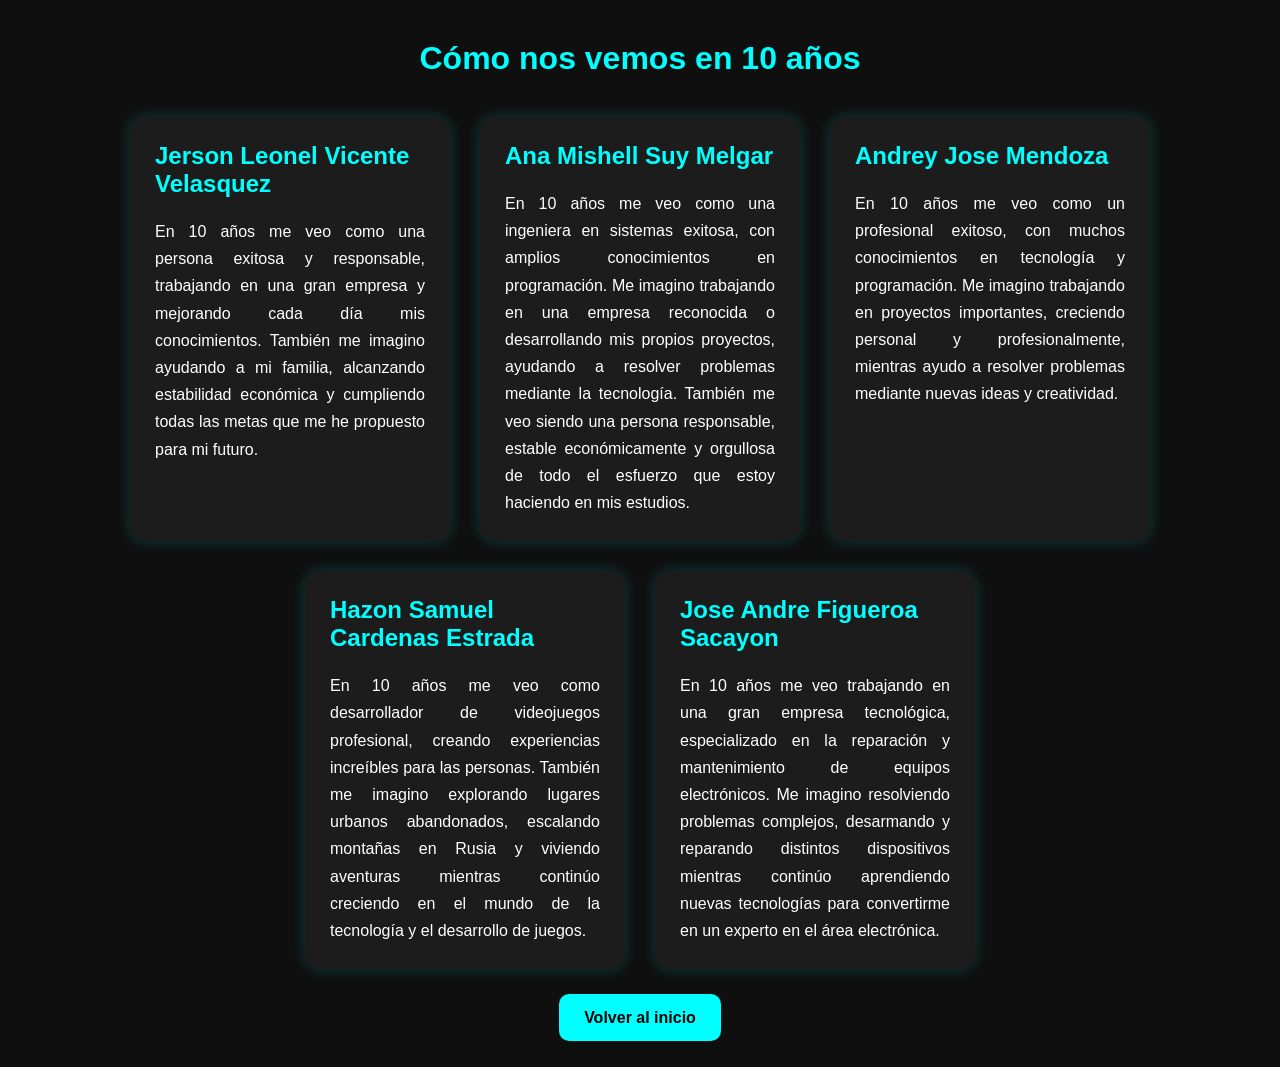
==== comonosvemosen10anios/index.html @ 7c52f7b9 "Create index.html" ====
<!DOCTYPE html>
<html lang="es">
<head>
    <meta charset="UTF-8">
    <meta name="viewport" content="width=device-width, initial-scale=1.0">
    <title>Cómo nos vemos en 10 años</title>

    <link rel="stylesheet" href="style.css">
</head>
<body>

    <h1>Cómo nos vemos en 10 años</h1>

    <div class="contenedor">

        <div class="tarjeta">
            <h2>Jerson Leonel Vicente Velasquez</h2>

            <p>
                En 10 años me veo como una persona exitosa y responsable, trabajando en una gran empresa y mejorando cada día mis conocimientos. También me imagino ayudando a mi familia, alcanzando estabilidad económica y cumpliendo todas las metas que me he propuesto para mi futuro.
            </p>
        </div>

        <div class="tarjeta">
            <h2>Ana Mishell Suy Melgar</h2>

            <p>
                En 10 años me veo como una ingeniera en sistemas exitosa, con amplios conocimientos en programación. Me imagino trabajando en una empresa reconocida o desarrollando mis propios proyectos, ayudando a resolver problemas mediante la tecnología. También me veo siendo una persona responsable, estable económicamente y orgullosa de todo el esfuerzo que estoy haciendo en mis estudios.
            </p>
        </div>

        <div class="tarjeta">
            <h2>Andrey Jose Mendoza</h2>

            <p>
                En 10 años me veo como un profesional exitoso, con muchos conocimientos en tecnología y programación. Me imagino trabajando en proyectos importantes, creciendo personal y profesionalmente, mientras ayudo a resolver problemas mediante nuevas ideas y creatividad.
            </p>
        </div>

        <div class="tarjeta">
            <h2>Hazon Samuel Cardenas Estrada</h2>

            <p>
                En 10 años me veo como desarrollador de videojuegos profesional, creando experiencias increíbles para las personas. También me imagino explorando lugares urbanos abandonados, escalando montañas en Rusia y viviendo aventuras mientras continúo creciendo en el mundo de la tecnología y el desarrollo de juegos.
            </p>
        </div>

        <div class="tarjeta">
            <h2>Jose Andre Figueroa Sacayon</h2>

            <p>
                En 10 años me veo trabajando en una gran empresa tecnológica, especializado en la reparación y mantenimiento de equipos electrónicos. Me imagino resolviendo problemas complejos, desarmando y reparando distintos dispositivos mientras continúo aprendiendo nuevas tecnologías para convertirme en un experto en el área electrónica.
            </p>
        </div>

    </div>

    <div class="boton">
        <a href="../index.html">
            Volver al inicio
        </a>
    </div>

</body>
</html>
---- comonosvemosen10anios/style.css ----
*{
    margin: 0;
    padding: 0;
    box-sizing: border-box;
    font-family: Arial, Helvetica, sans-serif;
}

body{
    background: #0f0f0f;
    color: white;
    padding: 40px;
}

h1{
    text-align: center;
    margin-bottom: 40px;
    color: cyan;
}

.contenedor{
    display: flex;
    justify-content: center;
    flex-wrap: wrap;
    gap: 30px;
}

.tarjeta{
    background: #1c1c1c;
    width: 320px;
    padding: 25px;
    border-radius: 15px;
    box-shadow: 0 0 15px rgba(0,255,255,0.2);
    transition: 0.3s;
}

.tarjeta:hover{
    transform: translateY(-10px);
}

.tarjeta h2{
    margin-bottom: 20px;
    color: cyan;
}

.tarjeta p{
    line-height: 1.7;
    text-align: justify;
}

.boton{
    text-align: center;
    margin-top: 40px;
}

.boton a{
    text-decoration: none;
    background: cyan;
    color: black;
    padding: 15px 25px;
    border-radius: 10px;
    font-weight: bold;
}
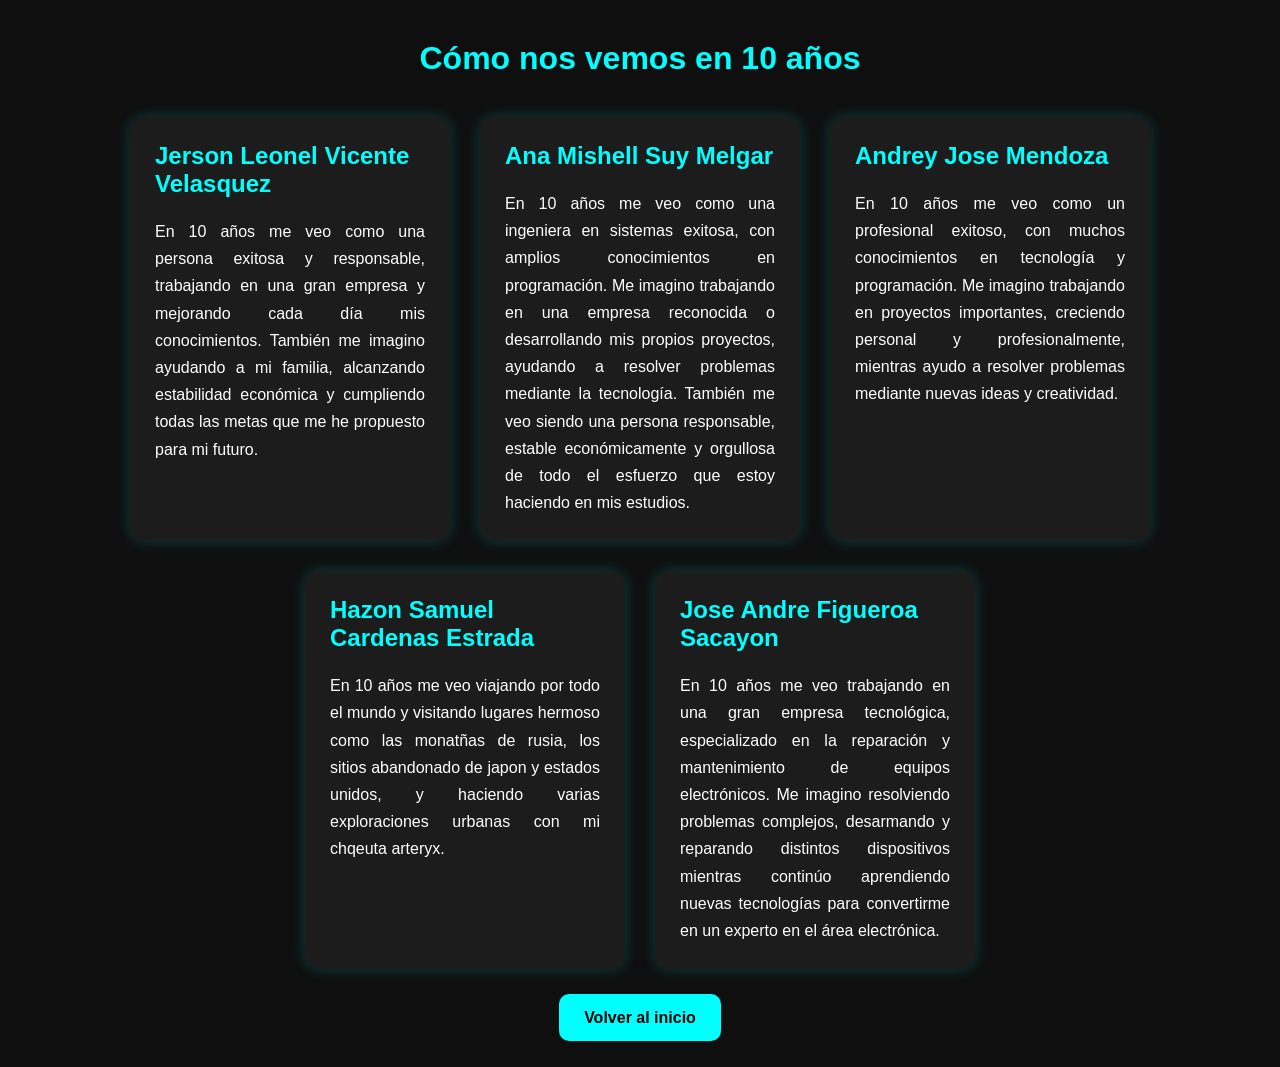
==== commit acfb78cc: "Update index.html" ====
--- a/comonosvemosen10anios/index.html
+++ b/comonosvemosen10anios/index.html
@@ -41,7 +41,7 @@
             <h2>Hazon Samuel Cardenas Estrada</h2>
 
             <p>
-                En 10 años me veo como desarrollador de videojuegos profesional, creando experiencias increíbles para las personas. También me imagino explorando lugares urbanos abandonados, escalando montañas en Rusia y viviendo aventuras mientras continúo creciendo en el mundo de la tecnología y el desarrollo de juegos.
+                En 10 años me veo viajando por todo el mundo y visitando lugares hermoso como las monatñas de rusia, los sitios abandonado de japon y estados unidos, y haciendo varias exploraciones urbanas con mi chqeuta arteryx.
             </p>
         </div>
 
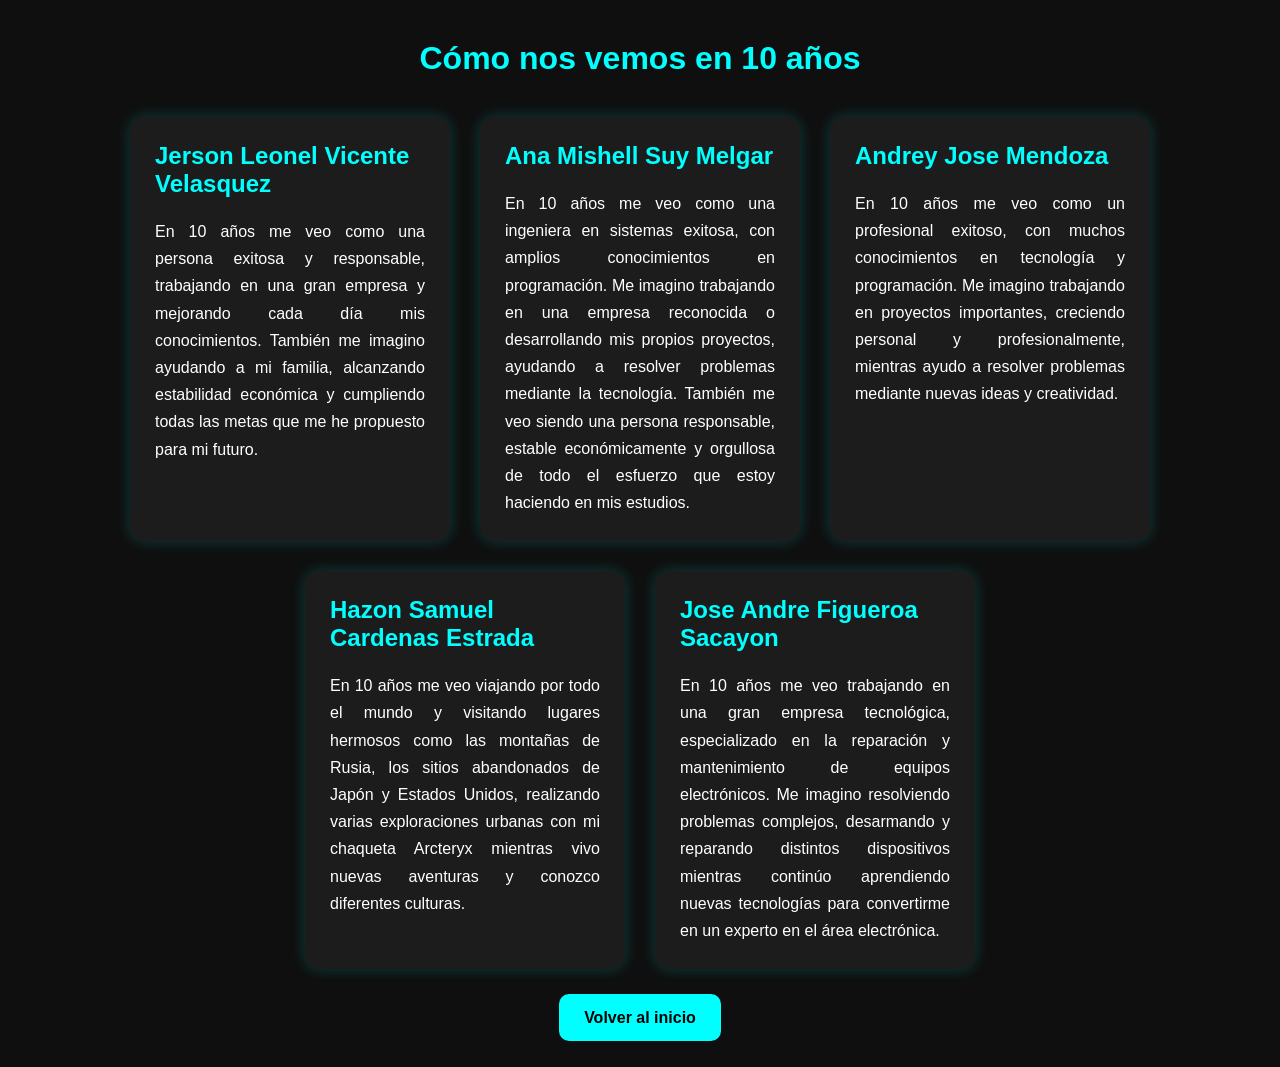
==== commit 02c0d095: "Update index.html" ====
--- a/comonosvemosen10anios/index.html
+++ b/comonosvemosen10anios/index.html
@@ -41,7 +41,7 @@
             <h2>Hazon Samuel Cardenas Estrada</h2>
 
             <p>
-                En 10 años me veo viajando por todo el mundo y visitando lugares hermoso como las monatñas de rusia, los sitios abandonado de japon y estados unidos, y haciendo varias exploraciones urbanas con mi chqeuta arteryx.
+                En 10 años me veo viajando por todo el mundo y visitando lugares hermosos como las montañas de Rusia, los sitios abandonados de Japón y Estados Unidos, realizando varias exploraciones urbanas con mi chaqueta Arcteryx mientras vivo nuevas aventuras y conozco diferentes culturas.
             </p>
         </div>
 
